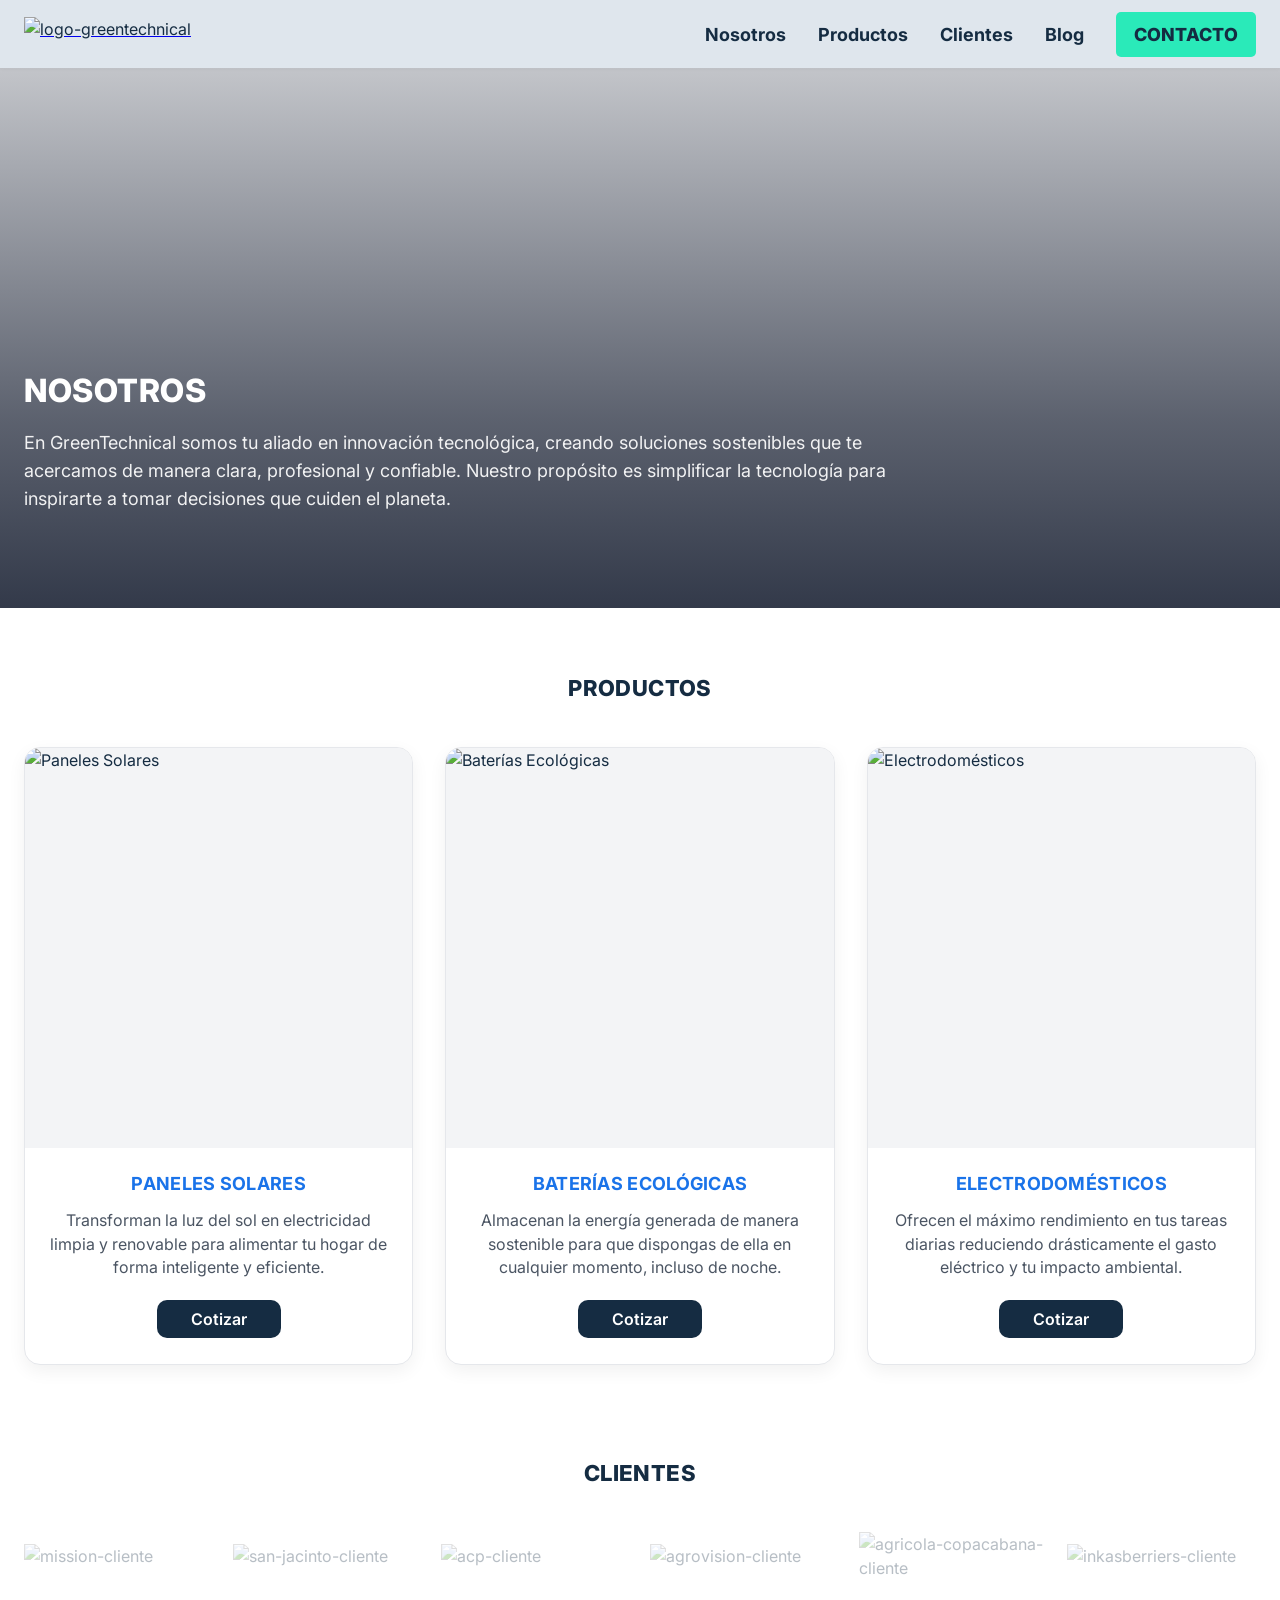
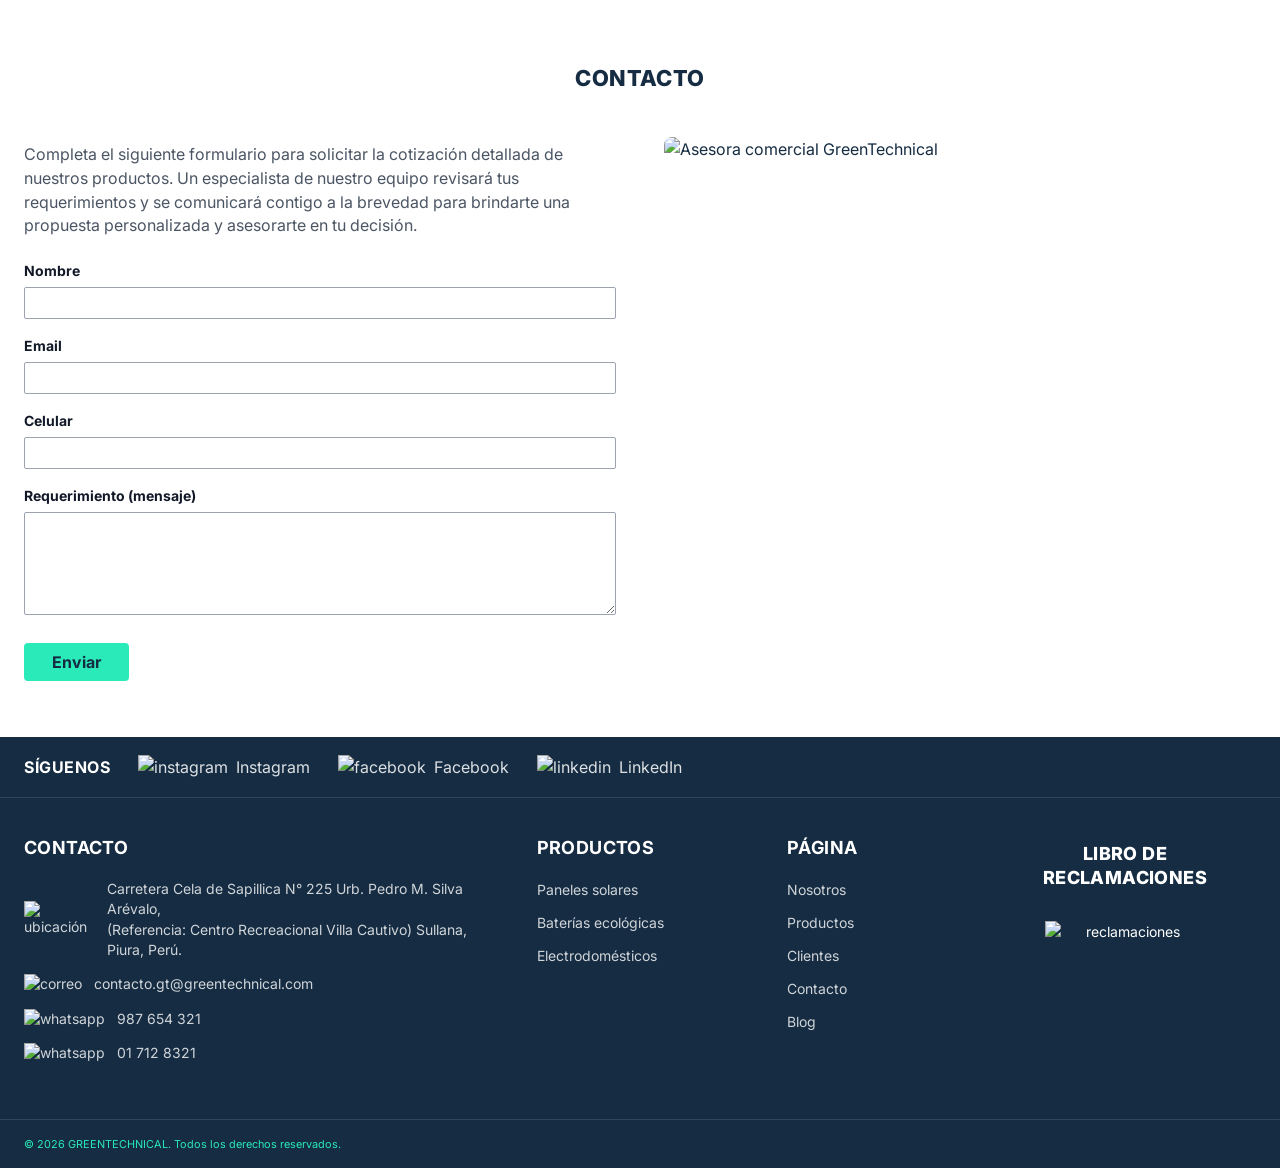
==== index.html @ 056d5990 "Initial commit" ====
<!DOCTYPE html>
<html lang="es">
<head>
  <meta charset="UTF-8">
  <meta name="viewport" content="width=device-width, initial-scale=1.0">
  <title>GreenTechnical - Innovación Tecnológica Sostenible</title>
  <!-- Tipografía Google Fonts -->
  <link rel="preconnect" href="https://fonts.googleapis.com">
  <link rel="preconnect" href="https://fonts.gstatic.com" crossorigin>
  <link href="https://fonts.googleapis.com/css2?family=Inter:wght@300;400;500;600;700;800&display=swap" rel="stylesheet">
  <link rel="stylesheet" href="styles.css">
</head>
<body>

  <!-- ================= HEADER / NAVBAR ================= -->
  <header class="navbar">
    <div class="container navbar-content">
      <a href="#">
        <img src="img/LOGO-GT.png" alt="logo-greentechnical" class="logo">
      </a>

      <!-- Control Menú Hamburguesa (Solo CSS para Tablet/Mobile) -->
      <input type="checkbox" id="nav-toggle" class="nav-toggle" aria-label="Abrir menú de navegación">
      <label for="nav-toggle" class="nav-toggle-label">
        <span></span>
        <span></span>
        <span></span>
      </label>

      <nav class="nav-links">
        <a href="#nosotros">Nosotros</a>
        <a href="#productos">Productos</a>
        <a href="#clientes">Clientes</a>
        <a href="blog.html">Blog</a>
        <a href="#contacto" class="btn-contacto-nav">CONTACTO</a>
      </nav>
    </div>
  </header>

  <!-- ================= HERO / NOSOTROS ================= -->
  <main>
    <section id="nosotros" class="hero">
      <div class="hero-overlay"></div>
      <div class="container hero-content">
        <h1>NOSOTROS</h1>
        <p>
          En GreenTechnical somos tu aliado en innovación tecnológica, creando soluciones sostenibles que te acercamos de manera clara, profesional y confiable. Nuestro propósito es simplificar la tecnología para inspirarte a tomar decisiones que cuiden el planeta.
        </p>
      </div>
    </section>

    <!-- ================= PRODUCTOS ================= -->
    <section id="productos" class="section productos-section">
      <div class="container">
        <h2 class="section-title">PRODUCTOS</h2>

        <div class="productos-grid">
          <!-- Tarjeta 1 -->
          <article class="producto-card">
            <div class="producto-img-wrapper">
              <img src="img/PS-GT.png" alt="Paneles Solares">
            </div>
            <div class="producto-body">
              <h3 class="producto-title">PANELES SOLARES</h3>
              <p class="producto-desc">
                Transforman la luz del sol en electricidad limpia y renovable para alimentar tu hogar de forma inteligente y eficiente.
              </p>
              <a href="#contacto" class="btn-cotizar">Cotizar</a>
            </div>
          </article>

          <!-- Tarjeta 2 -->
          <article class="producto-card">
            <div class="producto-img-wrapper">
              <img src="img/BR-GT.png" alt="Baterías Ecológicas">
            </div>
            <div class="producto-body">
              <h3 class="producto-title">BATERÍAS ECOLÓGICAS</h3>
              <p class="producto-desc">
                Almacenan la energía generada de manera sostenible para que dispongas de ella en cualquier momento, incluso de noche.
              </p>
              <a href="#contacto" class="btn-cotizar">Cotizar</a>
            </div>
          </article>

          <!-- Tarjeta 3 -->
          <article class="producto-card">
            <div class="producto-img-wrapper">
              <img src="img/ELEC-GT.png" alt="Electrodomésticos">
            </div>
            <div class="producto-body">
              <h3 class="producto-title">ELECTRODOMÉSTICOS</h3>
              <p class="producto-desc">
                Ofrecen el máximo rendimiento en tus tareas diarias reduciendo drásticamente el gasto eléctrico y tu impacto ambiental.
              </p>
              <a href="#contacto" class="btn-cotizar">Cotizar</a>
            </div>
          </article>
        </div>
      </div>
    </section>

    <!-- ================= CLIENTES ================= -->
    <section id="clientes" class="section clientes-section">
      <div class="container">
        <h2 class="section-title">CLIENTES</h2>

        <div class="clientes-logos">
          <!-- Logo 1: Mission -->
          <div class="cliente-item">
            <img src="img/mission_grey_logo-copia.webp" alt="mission-cliente" class="client-img">
          </div>

          <!-- Logo 2: San Jacinto -->
          <div class="cliente-item">
            <img src="img/san_jacinto_grey_logo-copia.webp" alt="san-jacinto-cliente" class="client-img">
          </div>

          <!-- Logo 3: ACP -->
          <div class="cliente-item">
            <img src="img/acp_grey_logo-copia.webp" alt="acp-cliente" class="client-img">
          </div>

          <!-- Logo 4: Agrovision -->
          <div class="cliente-item">
            <img src="img/agrovision-copia.webp" alt="agrovision-cliente" class="client-img">
          </div>

          <!-- Logo 5: Agrícola Cerro Prieto -->
          <div class="cliente-item">
            <img src="img/agricola_copacabana_grey_logo-copia.webp" alt="agricola-copacabana-cliente" class="client-img">
          </div>

          <!-- Logo 6: Natucultura -->
          <div class="cliente-item">
            <img src="img/inkasberriers_grey_logo-copia.webp" alt="inkasberriers-cliente" class="client-img">
          </div>
        </div>
      </div>
    </section>

    <!-- ================= CONTACTO ================= -->
    <section id="contacto" class="section contacto-section">
      <div class="container">
        <h2 class="section-title">CONTACTO</h2>

        <div class="contacto-wrapper">
          <!-- Columna Izquierda: Formulario -->
          <div class="contacto-form-col">
            <p class="contacto-intro">
              Completa el siguiente formulario para solicitar la cotización detallada de nuestros productos. Un especialista de nuestro equipo revisará tus requerimientos y se comunicará contigo a la brevedad para brindarte una propuesta personalizada y asesorarte en tu decisión.
            </p>

            <form class="contacto-form" action="#" method="POST">
              <div class="form-group">
                <label for="nombre">Nombre</label>
                <input type="text" id="nombre" name="nombre" required>
              </div>

              <div class="form-group">
                <label for="email">Email</label>
                <input type="email" id="email" name="email" required>
              </div>

              <div class="form-group">
                <label for="celular">Celular</label>
                <input type="tel" id="celular" name="celular" required>
              </div>

              <div class="form-group">
                <label for="mensaje">Requerimiento (mensaje)</label>
                <textarea id="mensaje" name="mensaje" rows="5" required></textarea>
              </div>

              <button type="submit" class="btn-enviar">Enviar</button>
            </form>
          </div>

          <!-- Columna Derecha: Imagen Asesora -->
          <div class="contacto-img-col">
            <img src="img/Mujer GT WEB 3.png" alt="Asesora comercial GreenTechnical" class="asesora-img">
          </div>
        </div>
      </div>
    </section>
  </main>


  <!-- ================= FOOTER ================= -->
  <footer class="footer">
    <!-- Barra Social Superior -->
    <div class="footer-social-bar">
      <div class="container social-bar-content">
        <span class="siguenos-label">SÍGUENOS</span>

        <div class="social-links-group">
          <a href="#" class="social-link">
            <span class="social-icon-box">
              <img src="img/icons-web/ig.png" alt="instagram">
            </span>
            Instagram
          </a>

          <a href="#" class="social-link">
            <span class="social-icon-box">
              <img src="img/icons-web/fb.png" alt="facebook">
            </span>
            Facebook
          </a>

          <a href="#" class="social-link">
            <span class="social-icon-box">
              <img src="img/icons-web/lin.png" alt="linkedin">
            </span>
            LinkedIn
          </a>
        </div>
      </div>
    </div>

    <!-- Cuerpo Principal del Footer -->
    <div class="container footer-main">
      <!-- Columna 1: Contacto -->
      <div class="footer-col footer-col-contact">
        <h4>CONTACTO</h4>
        <ul class="contact-list">
          <li>
            <img src="img/icons-web/location.png" alt="ubicación" class="contact-icon">
            <a href="https://www.google.com/maps/search/+Carretera+Cela+de+Sapillica+N°+225+Urb.+Pedro+M.+Silva+Arévalo/@-4.7765306,-79.9876727,16z/data=!3m1!4b1?entry=ttu&g_ep=EgoyMDI2MTAyMC4wIKXMDSoASAFQAw%3D%3D">
              Carretera Cela de Sapillica N° 225 Urb. Pedro M. Silva Arévalo,<br>
              (Referencia: Centro Recreacional Villa Cautivo) Sullana, Piura, Perú.
            </a>
          </li>
          <li>
            <img src="img/icons-web/mail.png" alt="correo" class="contact-icon">
            <a href="mailto:contacto.gt@greentechnical.com">contacto.gt@greentechnical.com</a>
          </li>
          <li>
            <img src="img/icons-web/wp.png" alt="whatsapp" class="contact-icon">
            <a href="https://api.whatsapp.com/send?phone=51997412505">987 654 321</a>
          </li>
          <li>
            <img src="img/icons-web/phone.png" alt="whatsapp" class="contact-icon">
            <a>01 712 8321</a>
          </li>
        </ul>
      </div>

      <!-- Columna 2: Productos -->
      <div class="footer-col">
        <h4>PRODUCTOS</h4>
        <ul class="footer-links">
          <li><a href="#productos">Paneles solares</a></li>
          <li><a href="#productos">Baterías ecológicas</a></li>
          <li><a href="#productos">Electrodomésticos</a></li>
        </ul>
      </div>

      <!-- Columna 3: Página -->
      <div class="footer-col">
        <h4>PÁGINA</h4>
        <ul class="footer-links">
          <li><a href="#nosotros">Nosotros</a></li>
          <li><a href="#productos">Productos</a></li>
          <li><a href="#clientes">Clientes</a></li>
          <li><a href="#contacto">Contacto</a></li>
          <li><a href="blog.html">Blog</a></li>
        </ul>
      </div>

      <!-- Columna 4: Libro de Reclamaciones -->
      <div class="footer-col footer-reclamaciones">
        <a href="#" class="reclamaciones-box">
          <span class="reclamaciones-title">LIBRO DE<br>RECLAMACIONES</span>
          <img src="img/icons-web/r-book.png" alt="reclamaciones" class="book-img">
        </a>
      </div>
    </div>

    <!-- Barra Inferior Copyright -->
    <div class="footer-bottom">
      <div class="container">
        <p class="copyright">© 2026 GREENTECHNICAL. Todos los derechos reservados.</p>
      </div>
    </div>
  </footer>

</body>
</html>
---- styles.css ----
/* ================= RESET Y VARIABLES ================= */
:root {
  --bg-navbar: #dfe6ed;
  --navy-dark: #152C42;
  --navy-primary: #152C42;
  --cyan-title: #1A73E9;
  --mint-accent: #2AEAB9;
  --mint-hover: #2AEAB9;
  --text-dark: #152C42;
  --text-muted: #4b5563;
  --border-card: #e5e7eb;
  --border-input: #9ca3af;
  --white: #ffffff;
}

* {
  margin: 0;
  padding: 0;
  box-sizing: border-box;
}

html {
  scroll-behavior: smooth;
}

body {
  font-family: 'Inter', -apple-system, BlinkMacSystemFont, sans-serif;
  color: var(--text-dark);
  background-color: var(--white);
  line-height: 1.5;
  -webkit-font-smoothing: antialiased;
  overflow-x: hidden;
}

.container {
  width: 100%;
  max-width: 1440px;
  margin: 0 auto;
  padding: 0 24px;
}

/* ================= HEADER / NAVBAR ================= */
.navbar {
  background-color: var(--bg-navbar);
  height: 68px;
  display: flex;
  align-items: center;
  position: sticky;
  top: 0;
  z-index: 1000;
  box-shadow: 0 1px 4px rgba(0, 0, 0, 0.04);
}

.navbar-content {
  display: flex;
  justify-content: space-between;
  align-items: center;
  position: static;
}

.logo {
  height: 34px;
  display: flex;
  align-items: center;
  gap: 10px;
  text-decoration: none;
  color: var(--navy-primary);
  z-index: 1002;
}

/* Ocultar controles hamburguesa en Desktop */
.nav-toggle {
  display: none;
}

.nav-toggle-label {
  display: none;
  flex-direction: column;
  justify-content: space-between;
  width: 28px;
  height: 20px;
  cursor: pointer;
  z-index: 1002;
}

.nav-toggle-label span {
  display: block;
  width: 100%;
  height: 2.5px;
  background-color: var(--navy-primary);
  border-radius: 2px;
  transition: transform 0.3s ease, opacity 0.3s ease;
}

.nav-links {
  display: flex;
  align-items: center;
  gap: 32px;
}

.nav-links a {
  text-decoration: none;
  color: var(--navy-primary);
  font-size: 1.125rem;
  font-weight: 700;
  transition: color 0.2s ease;
}

.nav-links a:hover {
  color: var(--cyan-title);
}

.btn-contacto-nav {
  background-color: var(--mint-accent);
  color: var(--navy-primary) !important;
  font-weight: 800 !important;
  font-size: 1.125rem !important;
  padding: 9px 18px;
  border-radius: 5px;
  letter-spacing: 0.3px;
}

.btn-contacto-nav:active {
  background-color: var(--cyan-title);
  color: var(--bg-navbar) !important;
}

/* ================= PÁGINA PRINCIPAL ================= */
.hero {
  position: relative;
  height: 540px;
  background-image: url('img/PORTADA\ GT.jpg');
  background-size: cover;
  background-position: center 25%;
  display: flex;
  align-items: flex-end;
  padding-bottom: 95px;
}

.hero-overlay {
  position: absolute;
  inset: 0;
  background: linear-gradient(
    to bottom,
    rgba(15, 23, 42, 0.25) 0%,
    rgba(15, 23, 42, 0.68) 65%,
    rgba(15, 23, 42, 0.85) 100%
  );
}

.hero-content {
  position: relative;
  z-index: 2;
  color: var(--white);
}

.hero-content h1 {
  font-size: 2rem;
  font-weight: 800;
  letter-spacing: 0.5px;
  margin-bottom: 14px;
  text-transform: uppercase;
}

.hero-content p {
  font-size: 1.125rem;
  font-weight: 400;
  line-height: 1.55;
  max-width: 920px;
  color: rgba(255, 255, 255, 0.92);
}

/* ================= SECCIONES GENERALES ================= */
.section {
  padding: 64px 0 36px;
}

.section-title {
  text-align: center;
  font-size: 1.375rem;
  font-weight: 800;
  color: var(--navy-primary);
  text-transform: uppercase;
  letter-spacing: 0.4px;
  margin-bottom: 42px;
}

/* ================= PRODUCTOS ================= */
.productos-grid {
  display: grid;
  grid-template-columns: repeat(3, 1fr);
  gap: 32px;
}

.producto-card {
  background: var(--white);
  border: 1px solid var(--border-card);
  border-radius: 16px;
  overflow: hidden;
  box-shadow: 0 6px 18px rgba(0, 0, 0, 0.06);
  display: flex;
  flex-direction: column;
  transition: transform 0.25s ease, box-shadow 0.25s ease;
}

.producto-card:hover {
  transform: translateY(-4px);
  box-shadow: 0 12px 24px rgba(0, 0, 0, 0.1);
}

.producto-img-wrapper {
  width: 100%;
  height: 400px;
  overflow: hidden;
  background-color: #f3f4f6;
}

.producto-img-wrapper img {
  width: 100%;
  height: 100%;
  object-fit: cover;
  display: block;
}

.producto-body {
  padding: 22px 24px 26px;
  text-align: center;
  display: flex;
  flex-direction: column;
  flex-grow: 1;
  align-items: center;
}

.producto-title {
  font-size: 1.125rem;
  font-weight: 700;
  color: var(--cyan-title);
  text-transform: uppercase;
  margin-bottom: 12px;
  letter-spacing: 0.3px;
}

.producto-desc {
  font-size: 1rem;
  color: var(--text-muted);
  line-height: 1.48;
  margin-bottom: 20px;
  flex-grow: 1;
}

.btn-cotizar {
  display: inline-block;
  background-color: var(--navy-primary);
  color: var(--white);
  text-decoration: none;
  font-size: 1rem;
  font-weight: 600;
  padding: 7px 34px;
  border-radius: 10px;
}

.btn-cotizar:hover {
  background-color: var(--cyan-title);
}

/* ================= CLIENTES ================= */
.clientes-section {
  padding-top: 56px;
  padding-bottom: 30px;
}

.clientes-logos {
  display: grid;
  grid-template-columns: repeat(6, 1fr);
  align-items: center;
  gap: 20px;
}

.cliente-item {
  display: flex;
  justify-content: center;
  align-items: center;
}

.client-img {
  width: 100%;
  height: 100%;
  opacity: 30%;
}

.client-img:hover {
  opacity: 100%;
}


/* ================= CONTACTO ================= */
.contacto-section {
  padding-top: 52px;
  padding-bottom: 0;
}

.contacto-wrapper {
  display: grid;
  grid-template-columns: 1fr 1fr;
  gap: 48px;
  align-items: end;
}

.contacto-form-col {
  padding-bottom: 56px;
}

.contacto-intro {
  font-size: 1rem;
  color: var(--text-muted);
  line-height: 1.48;
  margin-bottom: 22px;
}

.contacto-form .form-group {
  margin-bottom: 16px;
}

.contacto-form label {
  display: block;
  font-size: 0.875rem;
  font-weight: 700;
  color: #111827;
  margin-bottom: 6px;
}

.contacto-form input,
.contacto-form textarea {
  width: 100%;
  border: 1px solid var(--border-input);
  border-radius: 2px;
  padding: 8px 10px;
  font-family: inherit;
  font-size: 0.875rem;
  color: var(--text-dark);
  outline: none;
  transition: border-color 0.2s ease;
}

.contacto-form input {
  height: 32px;
}

.contacto-form textarea {
  resize: vertical;
  min-height: 96px;
}

.contacto-form input:focus,
.contacto-form textarea:focus {
  border-color: var(--navy-primary);
}

.btn-enviar {
  margin-top: 6px;
  background-color: var(--mint-accent);
  color: var(--navy-primary);
  font-family: inherit;
  font-size: 1rem;
  font-weight: 700;
  border: none;
  border-radius: 4px;
  padding: 9px 28px;
  cursor: pointer;
  transition: background-color 0.2s ease;
}

.btn-enviar:hover {
  background-color: var(--mint-hover);
}

.btn-enviar:active {
  background-color: var(--navy-primary);
  color: var(--bg-navbar);
}

.contacto-img-col {
  display: flex;
  justify-content: center;
  align-items: flex-end;
}

.asesora-img {
  width: 100%;
  height: 600px;
  object-fit: cover;
  object-position: top center;
  display: block;
  border-radius: 8px 8px 0 0;
}

/* ================= BLOG ================= */
.banner-image {
  width: 100%;
  overflow: hidden;
  padding: 0px 0 32px;
}

.blog-main {
  padding: 0px 0 80px;
}

.blog-container {
  width: 100%;
  max-width: 920px;
  margin: 0 auto;
  padding: 0 24px;
}

.blog-header {
  text-align: center;
  margin-bottom: 48px;
}

.blog-title {
  font-size: 1.65rem;
  font-weight: 800;
  color: var(--blue-blog-title);
  line-height: 1.32;
  letter-spacing: -0.3px;
  padding-top: 36px;
}

.blog-section {
  margin-bottom: 48px;
}

.blog-conclusion {
  margin-bottom: 12px;
}

.blog-subtitle {
  font-size: 1.05rem;
  font-weight: 800;
  color: var(--text-dark);
  margin-bottom: 14px;
  letter-spacing: -0.2px;
}

.blog-lead {
  font-size: 0.78rem;
  color: var(--text-body);
  line-height: 1.65;
  margin-bottom: 24px;
}

/* Filas de 2 columnas (Imagen + Texto) */
.blog-row {
  display: grid;
  grid-template-columns: 1fr 1fr;
  gap: 32px;
  align-items: center;
}

.blog-media {
  width: 100%;
  border-radius: 2px;
  overflow: hidden;
  line-height: 0;
}

.blog-media img,
.ghost-illustration {
  width: 100%;
  height: 300px;
  object-fit: cover;
  display: block;
}

/* Composición de 3 paneles de bombillas LED (Sección 2) */
.led-triptych {
  display: grid;
  grid-template-columns: repeat(1, 1fr);
  height: 245px;
  width: 100%;
  overflow: hidden;
}

.led-panel {
  position: relative;
  height: 100%;
  overflow: hidden;
  border-right: 1px solid rgba(255, 255, 255, 0.25);
}

.led-panel:last-child {
  border-right: none;
}

.led-panel img {
  width: 100%;
  height: 100%;
  object-fit: cover;
  object-position: center;
}

/* Bloques de texto y listas */
.blog-text {
  font-size: 0.76rem;
  color: var(--text-body);
  line-height: 1.65;
}

.blog-subtext {
  margin-bottom: 10px;
}

.blog-list {
  list-style-type: disc;
  padding-left: 18px;
}

.blog-list li {
  margin-bottom: 12px;
}

.blog-list li:last-child {
  margin-bottom: 0;
}

.blog-ordered-list {
  list-style-type: decimal;
  padding-left: 18px;
}

.blog-ordered-list li {
  margin-bottom: 8px;
}

.blog-ordered-list li:last-child {
  margin-bottom: 0;
}

/* ================= FOOTER ================= */
.footer {
  background-color: var(--navy-dark);
  color: var(--white);
  font-size: 0.875rem;
}

.footer-social-bar {
  border-bottom: 1px solid rgba(255, 255, 255, 0.12);
  padding: 18px 0;
}

.social-bar-content {
  display: flex;
  align-items: center;
  gap: 28px;
}

.social-links-group {
  display: flex;
  align-items: center;
  gap: 28px;
}

.siguenos-label {
  font-weight: 700;
  font-size: 1rem;
  letter-spacing: 0.5px;
}

.social-link {
  display: flex;
  align-items: center;
  gap: 8px;
  color: rgba(255, 255, 255, 0.85);
  text-decoration: none;
  font-size: 1rem;
  transition: color 0.2s ease;
}

.social-link:hover {
  color: var(--mint-accent);
}

.social-icon-box {
  display: inline-flex;
  align-items: center;
  justify-content: center;
}

.footer-main {
  padding: 36px 24px 42px;
  display: grid;
  grid-template-columns: 2.2fr 1fr 0.8fr 1.2fr;
  gap: 32px;
  align-items: start;
}

.footer-col h4 {
  font-size: 1.125rem;
  font-weight: 700;
  letter-spacing: 0.4px;
  margin-bottom: 18px;
  color: var(--white);
}

.contact-list,
.footer-links {
  list-style: none;
}

.contact-list li {
  display: flex;
  align-items:center;
  gap: 12px;
  margin-bottom: 14px;
  color: rgba(255, 255, 255, 0.8);
  line-height: 1.45;
}

.contact-icon {
  align-items: center;
}

.contact-list a,
.footer-links a {
  color: rgba(255, 255, 255, 0.8);
  text-decoration: none;
  transition: color 0.2s ease;
}

.contact-list a:hover,
.footer-links a:hover {
  color: var(--mint-accent);
}

.footer-links li {
  margin-bottom: 12px;
}

.footer-reclamaciones {
  display: flex;
  justify-content: center;
  align-items: center;
  padding-top: 8px;
}

.reclamaciones-box {
  display: flex;
  flex-direction: column;
  align-items: center;
  text-decoration: none;
  color: var(--white);
  text-align: center;
}

.reclamaciones-title {
  font-size: 1.125rem;
  font-weight: 800;
  line-height: 1.35;
  letter-spacing: 0.4px;
  margin-bottom: 10px;
}

.book-img {
  width: 160px;
  height: auto;
  margin: 20px;
}

.footer-bottom {
  border-top: 1px solid rgba(255, 255, 255, 0.12);
  padding: 16px 0;
  font-size: 0.68rem;
  color: rgba(255, 255, 255, 0.65);
}

.copyright {
  color: var(--mint-accent);
}

/* ==========================================================================
   MEDIA QUERIES: TABLET CONVENCIONAL (768px - 1024px) Y MOBILE (<= 576px)
   ========================================================================== */

/* 1. TABLET HORIZONTAL / PANTALLAS MEDIANAS (Hasta 1024px) */
@media (max-width: 1024px) {
  .container {
    padding: 0 32px;
  }

  .nav-links {
    gap: 24px;
  }

  .hero {
    height: 460px;
    padding-bottom: 70px;
  }

  .productos-grid {
    gap: 22px;
  }

  .producto-img-wrapper {
    height: 200px;
  }

  .contacto-wrapper {
    gap: 32px;
  }

  .asesora-img {
    height: 420px;
  }

  .footer-main {
    padding: 36px 32px 42px;
    grid-template-columns: 1.8fr 1fr 0.8fr 1.1fr;
    gap: 24px;
  }
}

/* 2. TABLET VERTICAL / IPAD (Hasta 820px) */
@media (max-width: 820px) {
  /* Activación de Menú Hamburguesa en Tablet Vertical */
  .nav-toggle-label {
    display: flex;
  }

  .nav-links {
    position: absolute;
    top: 68px;
    left: 0;
    right: 0;
    background-color: var(--bg-navbar);
    flex-direction: column;
    align-items: center;
    gap: 0;
    padding: 0;
    max-height: 0;
    overflow: hidden;
    transition: max-height 0.35s ease, padding 0.35s ease, box-shadow 0.35s ease;
    border-top: 1px solid rgba(27, 50, 71, 0.08);
  }

  .nav-links a {
    width: 100%;
    text-align: center;
    padding: 14px 24px;
    font-size: 0.95rem;
    border-bottom: 1px solid rgba(27, 50, 71, 0.05);
  }

  .btn-contacto-nav {
    width: auto !important;
    margin: 14px 0 18px;
    padding: 10px 32px;
    font-size: 0.85rem !important;
  }

  /* Estado abierto del menú hamburguesa */
  .nav-toggle:checked ~ .nav-links {
    max-height: 340px;
    padding: 8px 0 12px;
    box-shadow: 0 10px 20px rgba(0, 0, 0, 0.1);
  }

  /* Animación del ícono hamburguesa a "X" */
  .nav-toggle:checked ~ .nav-toggle-label span:nth-child(1) {
    transform: translateY(8.7px) rotate(45deg);
  }
  .nav-toggle:checked ~ .nav-toggle-label span:nth-child(2) {
    opacity: 0;
  }
  .nav-toggle:checked ~ .nav-toggle-label span:nth-child(3) {
    transform: translateY(-8.7px) rotate(-45deg);
  }

  /* Hero en Tablet */
  .hero {
    height: 420px;
    padding-bottom: 56px;
    background-position: center 20%;
  }

  .hero-content h1 {
    font-size: 1.75rem;
  }

  .hero-content p {
    font-size: 0.88rem;
  }

  /* Secciones */
  .section {
    padding: 52px 0 28px;
  }

  .section-title {
    font-size: 1.25rem;
    margin-bottom: 34px;
  }

  /* Productos: 2 columnas arriba y la 3ra centrada abajo */
  .productos-grid {
    grid-template-columns: repeat(2, 1fr);
    gap: 24px;
  }

  .producto-card:nth-child(3) {
    grid-column: 1 / -1;
    max-width: calc(50% - 12px);
    margin: 0 auto;
    width: 100%;
  }

  /* Clientes: 3 columnas x 2 filas */
  .clientes-logos {
    grid-template-columns: repeat(3, 1fr);
    row-gap: 28px;
  }

  /* Contacto: Apilado centrado en Tablet */
  .contacto-wrapper {
    grid-template-columns: 1fr;
    gap: 16px;
  }

  .contacto-form-col {
    max-width: 580px;
    margin: 0 auto;
    width: 100%;
    padding-bottom: 24px;
  }

  .contacto-form input {
    height: 38px;
  }

  .asesora-img {
    max-width: 380px;
    height: 400px;
  }

  /* Footer: Cuadrícula 2x2 en Tablet */
  .footer-main {
    grid-template-columns: 1.4fr 1fr;
    row-gap: 36px;
    column-gap: 32px;
  }

  .footer-reclamaciones {
    justify-content: flex-start;
  }
}

/* 3. MOBILE / SMARTPHONES (Hasta 576px) */
@media (max-width: 576px) {
  .container {
    padding: 0 20px;
  }

  .navbar {
    height: 62px;
  }

  .nav-links {
    top: 62px;
  }

  .logo-icon {
    width: 30px;
    height: 30px;
  }

  /* Hero en Mobile */
  .hero {
    height: 380px;
    padding-bottom: 38px;
    background-position: 60% center;
  }

  .hero-content h1 {
    font-size: 1.45rem;
    margin-bottom: 10px;
  }

  .hero-content p {
    font-size: 0.82rem;
    line-height: 1.5;
  }

  /* Títulos y espaciado en Mobile */
  .section {
    padding: 42px 0 24px;
  }

  .section-title {
    font-size: 1.15rem;
    margin-bottom: 26px;
  }

  /*Productos*/

  .producto-desc {
  font-size: 0.875rem;
  }

  .producto-title {
  font-size: 0.875rem;
  }

  /* Productos: 1 columna al 100% en Mobile */
  .productos-grid {
    grid-template-columns: 1fr;
    gap: 20px;
  }

  .producto-card:nth-child(3) {
    grid-column: auto;
    max-width: 100%;
  }

  .producto-img-wrapper {
    height: 210px;
  }

  .btn-cotizar {
    width: 100%;
    max-width: 200px;
    padding: 9px 24px;
    font-size: 0.8rem;
  }

  .blog-container {
  padding: 0 24px;
  }

  .banner-image {
  display: none;
  }

  /* Clientes: 2 columnas x 3 filas en Mobile */
  .clientes-logos {
    grid-template-columns: repeat(2, 1fr);
    gap: 20px;
  }

  .client-svg {
    max-width: 120px;
    height: 46px;
  }

  /* Contacto en Mobile */
  .contacto-intro {
    font-size: 0.8rem;
    text-align: left;
  }

  .contacto-form input {
    height: 40px;
    font-size: 0.9rem;
  }

  .btn-enviar {
    width: 100%;
    padding: 12px 28px;
    font-size: 0.85rem;
  }

  .asesora-img {
    display: none;
  }

  @media (max-width: 820px) {
  /* 1. Forzamos a que la fila pase de 2 columnas a 1 sola columna */
  .blog-row,
  .blog-row.row-reverse-desktop {
    grid-template-columns: 1fr !important;
    gap: 20px;
  }

  /* 2. Aseguramos que el texto vaya siempre arriba (1) y la imagen abajo (2) */
  .blog-row .blog-text {
    order: 1 !important;
  }

  .blog-row .blog-media {
    order: 2 !important;
  }

  /* 3. Ajustamos la altura de la imagen para que luzca proporcional en móvil */
  .blog-media img,
  .ghost-illustration,
  .led-triptych {
    width: 100%;
    height: 220px;
    border-radius: 6px;
  }
}

  /* Footer en Mobile */
  .social-bar-content {
    flex-direction: column;
    align-items: center;
    gap: 12px;
  }

  .social-links-group {
    flex-wrap: wrap;
    justify-content: center;
    gap: 20px;
  }

  .footer-main {
    grid-template-columns: 1fr;
    padding: 32px 20px;
    gap: 28px;
    text-align: center;
  }

  .contact-list li {
    flex-direction: column;
    align-items: center;
    text-align: center;
    gap: 6px;
  }

  .footer-reclamaciones {
    justify-content: center;
    padding-top: 4px;
  }

  .footer-bottom {
    text-align: center;
  }
}
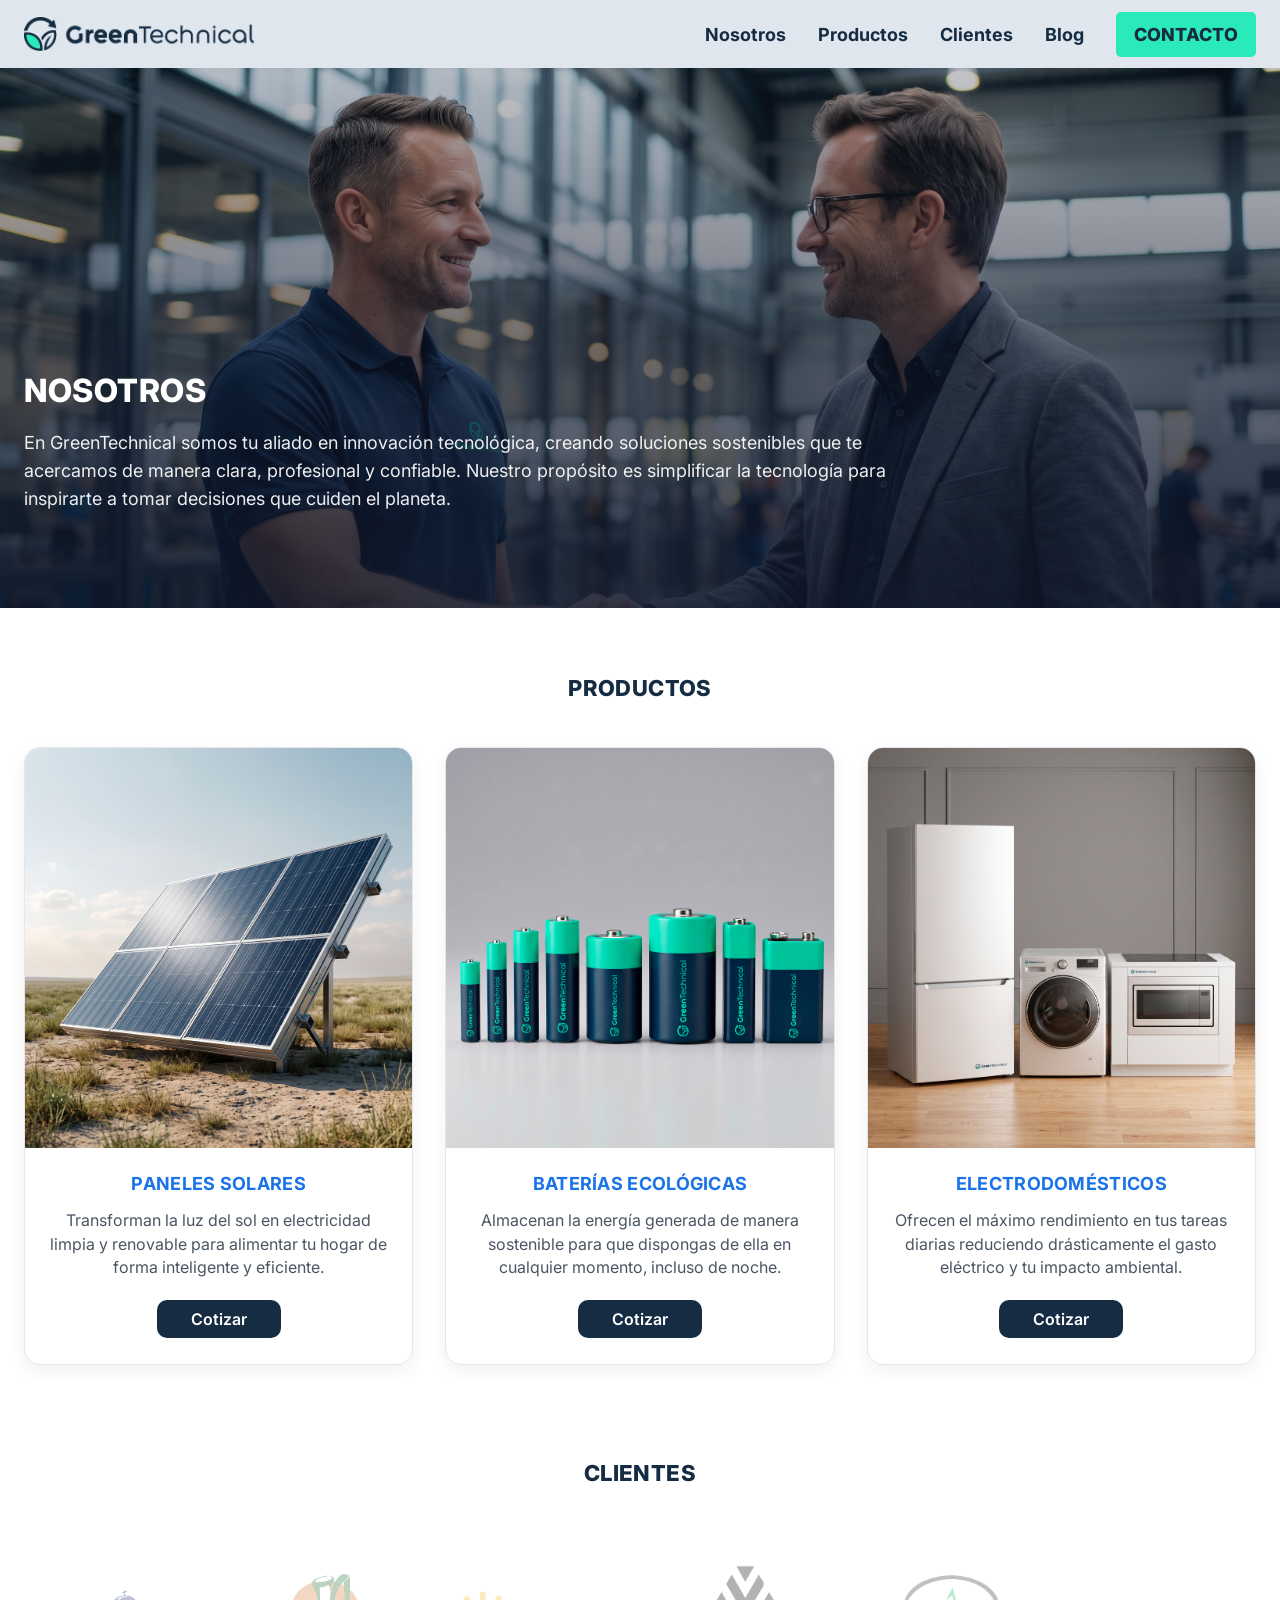
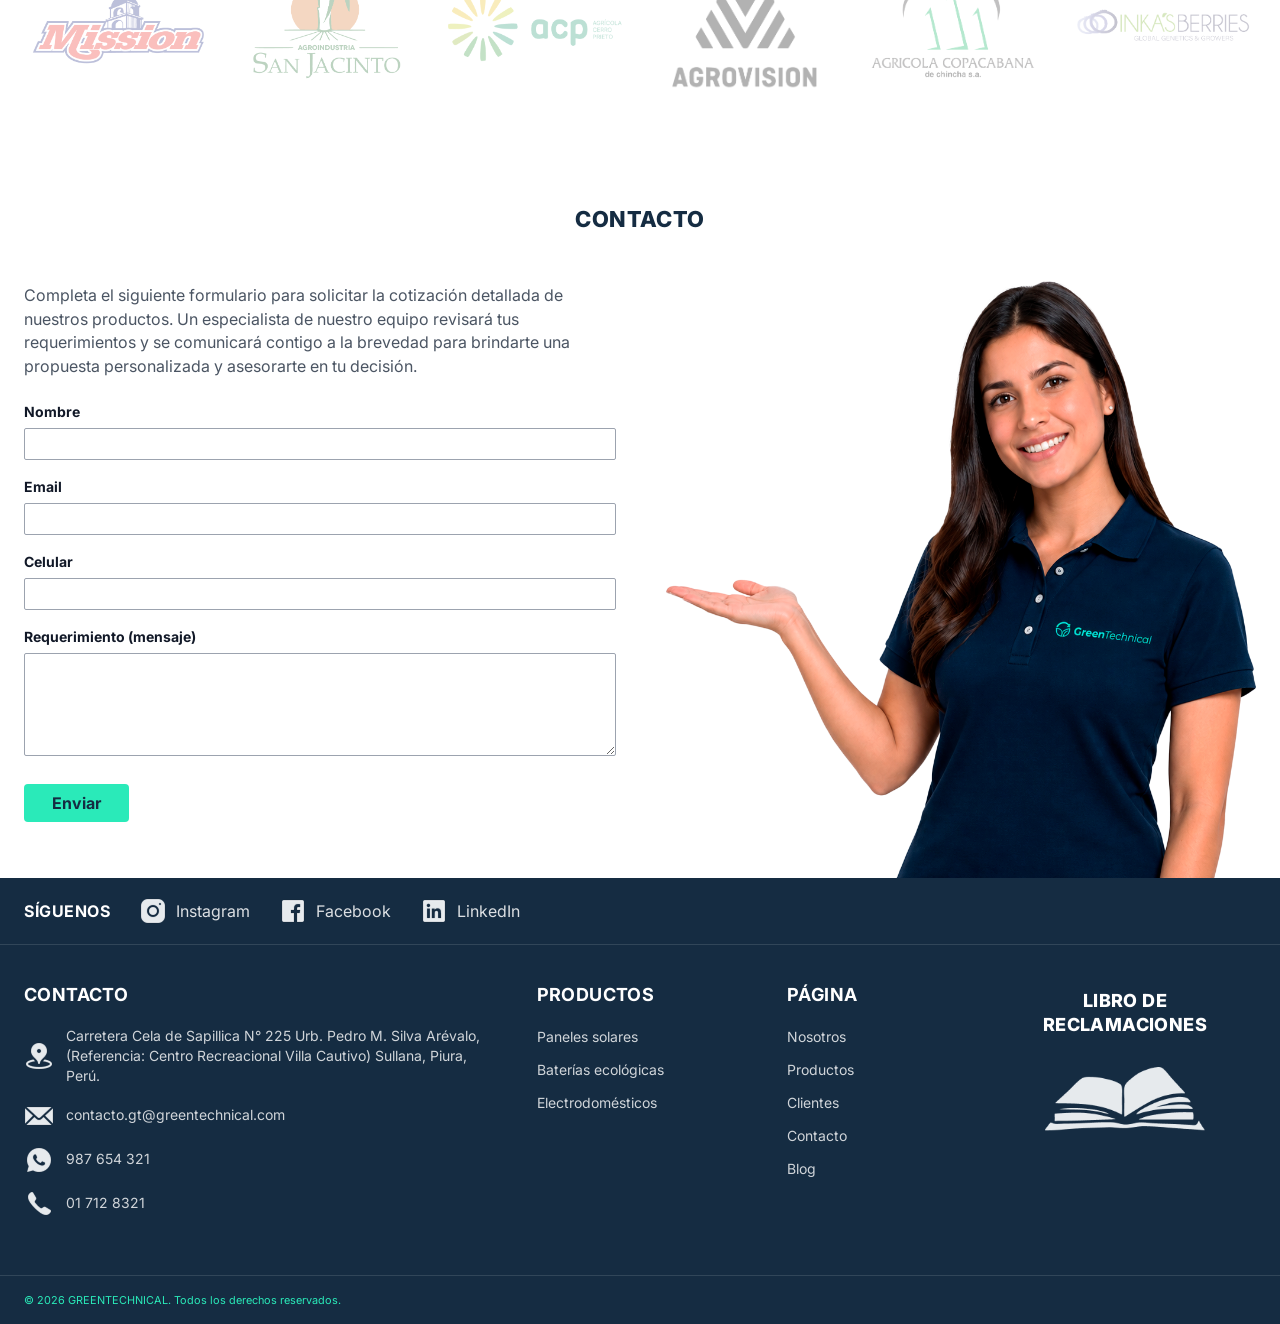
==== commit b676a73a: "Add files via upload" ====
--- a/index.html
+++ b/index.html
@@ -16,7 +16,7 @@
   <header class="navbar">
     <div class="container navbar-content">
       <a href="#">
-        <img src="img/LOGO-GT.png" alt="logo-greentechnical" class="logo">
+        <img src="img/logo-gt.png" alt="logo-greentechnical" class="logo">
       </a>
 
       <!-- Control Menú Hamburguesa (Solo CSS para Tablet/Mobile) -->
@@ -58,7 +58,7 @@
           <!-- Tarjeta 1 -->
           <article class="producto-card">
             <div class="producto-img-wrapper">
-              <img src="img/PS-GT.png" alt="Paneles Solares">
+              <img src="img/paneles-solares.png" alt="Paneles Solares">
             </div>
             <div class="producto-body">
               <h3 class="producto-title">PANELES SOLARES</h3>
@@ -72,7 +72,7 @@
           <!-- Tarjeta 2 -->
           <article class="producto-card">
             <div class="producto-img-wrapper">
-              <img src="img/BR-GT.png" alt="Baterías Ecológicas">
+              <img src="img/baterias.png" alt="Baterías Ecológicas">
             </div>
             <div class="producto-body">
               <h3 class="producto-title">BATERÍAS ECOLÓGICAS</h3>
@@ -86,7 +86,7 @@
           <!-- Tarjeta 3 -->
           <article class="producto-card">
             <div class="producto-img-wrapper">
-              <img src="img/ELEC-GT.png" alt="Electrodomésticos">
+              <img src="img/electro.png" alt="Electrodomésticos">
             </div>
             <div class="producto-body">
               <h3 class="producto-title">ELECTRODOMÉSTICOS</h3>
@@ -178,7 +178,7 @@
 
           <!-- Columna Derecha: Imagen Asesora -->
           <div class="contacto-img-col">
-            <img src="img/Mujer GT WEB 3.png" alt="Asesora comercial GreenTechnical" class="asesora-img">
+            <img src="img/mujer-gt.png" alt="Asesora comercial GreenTechnical" class="asesora-img">
           </div>
         </div>
       </div>
--- a/styles.css
+++ b/styles.css
@@ -129,7 +129,7 @@
 .hero {
   position: relative;
   height: 540px;
-  background-image: url('img/PORTADA\ GT.jpg');
+  background-image: url('img/portada-gt.jpg');
   background-size: cover;
   background-position: center 25%;
   display: flex;
